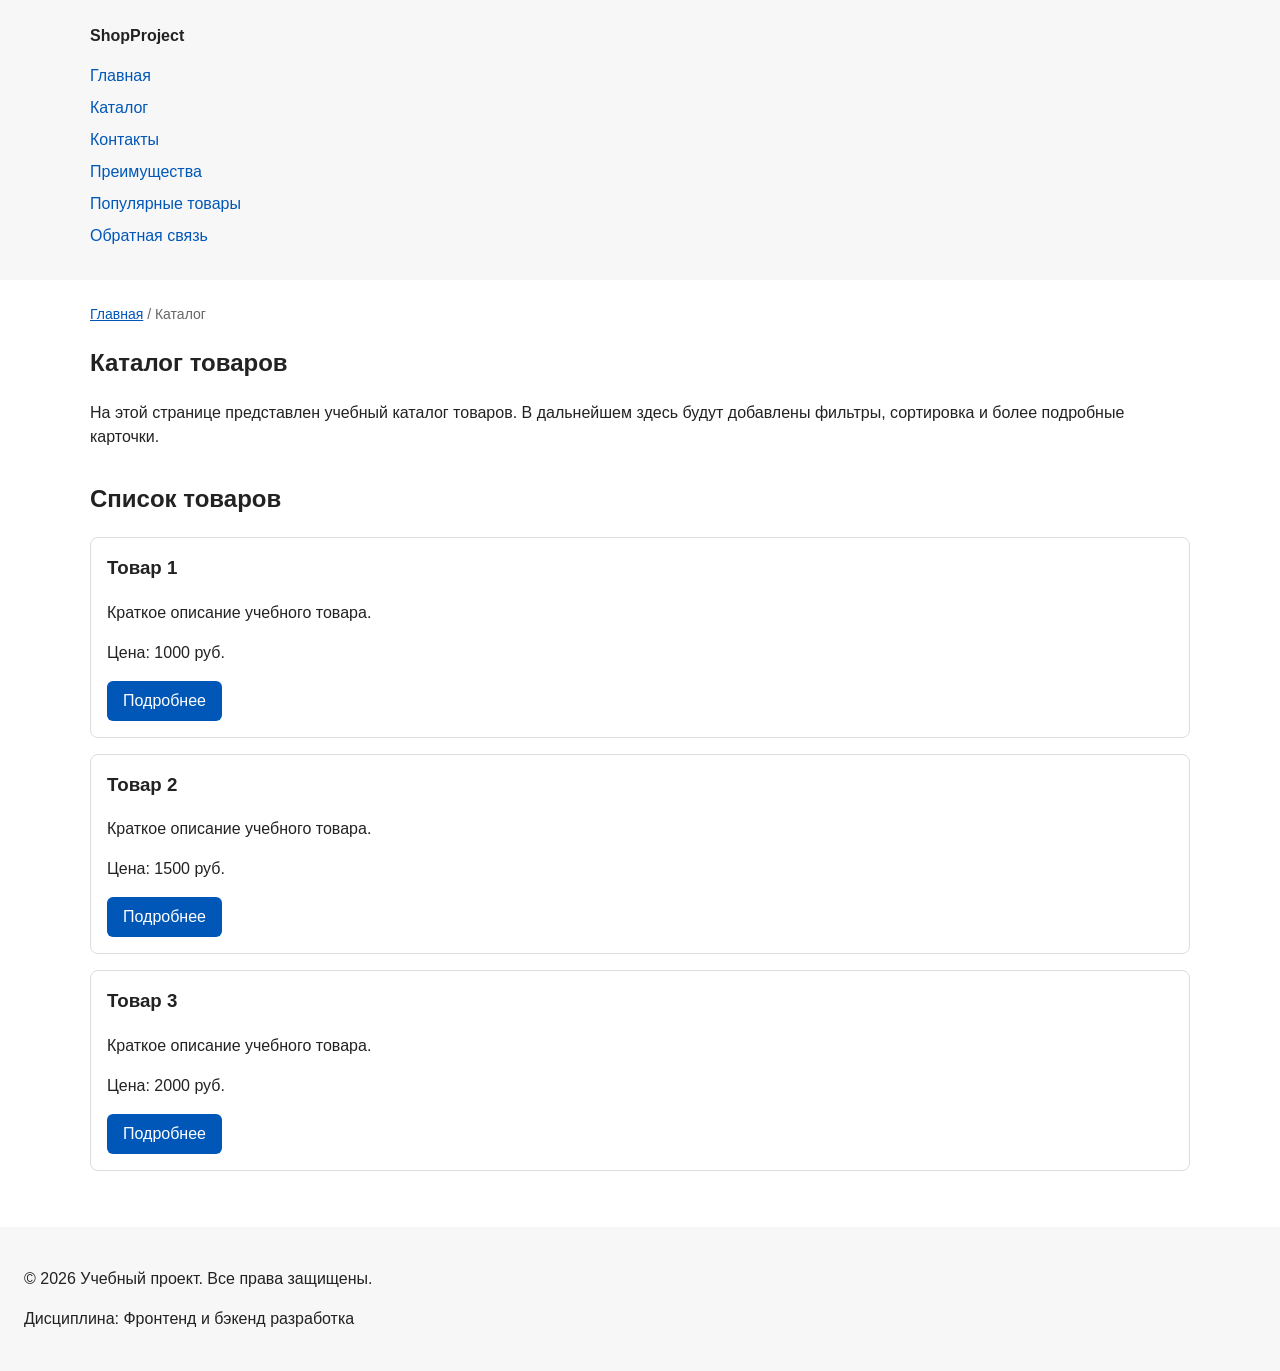
==== catalog.html @ cfbf308a "feat: add multi-page structure navigation and anchors" ====
<!DOCTYPE html>
<html lang="ru">
<head>
  <meta charset="UTF-8">
  <meta name="viewport" content="width=device-width, initial-scale=1.0">
  <meta name="description" content="Каталог товаров учебного интернет-магазина.">
  <title>Каталог товаров – Учебный интернет-магазин</title>
  <link rel="stylesheet" href="css/style.css">
</head>
<body>
  <header>
    <div class="site-header">
      <a class="site-logo" href="index.html">ShopProject</a>
      <nav class="site-nav" aria-label="Основная навигация">
        <ul class="site-nav__list">
          <li><a href="index.html">Главная</a></li>
          <li><a href="catalog.html">Каталог</a></li>
          <li><a href="contacts.html">Контакты</a></li>
          <li><a href="index.html#advantages">Преимущества</a></li>
          <li><a href="index.html#popular">Популярные товары</a></li>
          <li><a href="index.html#contacts">Обратная связь</a></li>
        </ul>
      </nav>
    </div>
  </header>

  <main>
    <nav class="breadcrumbs" aria-label="Хлебные крошки">
      <a href="index.html">Главная</a>
      <span>Каталог</span>
    </nav>

    <section class="section">
      <h1>Каталог товаров</h1>
      <p>
        На этой странице представлен учебный каталог товаров.
        В дальнейшем здесь будут добавлены фильтры, сортировка и более подробные карточки.
      </p>
    </section>

    <section class="section">
      <h2>Список товаров</h2>

      <article class="product-card">
        <h3>Товар 1</h3>
        <p>Краткое описание учебного товара.</p>
        <p>Цена: 1000 руб.</p>
        <a class="button" href="index.html#popular">Подробнее</a>
      </article>

      <article class="product-card">
        <h3>Товар 2</h3>
        <p>Краткое описание учебного товара.</p>
        <p>Цена: 1500 руб.</p>
        <a class="button" href="index.html#popular">Подробнее</a>
      </article>

      <article class="product-card">
        <h3>Товар 3</h3>
        <p>Краткое описание учебного товара.</p>
        <p>Цена: 2000 руб.</p>
        <a class="button" href="index.html#popular">Подробнее</a>
      </article>
    </section>
  </main>

  <footer>
    <p>&copy; 2026 Учебный проект. Все права защищены.</p>
    <p>Дисциплина: Фронтенд и бэкенд разработка</p>
  </footer>
</body>
</html>
---- css/style.css ----
/* ================== 1. Переменные проекта ================= */

   :root {
    --color-bg: #ffffff;
    --color-text: #222222;
    --color-muted: #666666;
    --color-primary: #0057b8;
    --color-primary-dark: #003f86;
    --color-border: #dddddd;
    --color-surface: #f7f7f7;
    --color-surface-accent: #eef5ff;
    --color-danger: #b00020;
    --color-success: #168a2f;
    --color-success-bg: #eefaf0;
    --color-white: #ffffff;
  
    --space-xs: 4px;
    --space-sm: 8px;
    --space-md: 16px;
    --space-lg: 24px;
    --space-xl: 32px;
  
    --radius-sm: 6px;
    --radius-md: 8px;
    --radius-lg: 12px;
  
    --container-width: 1100px;
  }
  
/* ================== 2. Базовые стили ================= */
  
  * { box-sizing: border-box; }

  html { scroll-behavior: smooth; }

  :target {
    outline: 2px dashed var(--color-primary);
    outline-offset: 4px;
  }

  body {
    margin: 0;
    font-family: Arial, sans-serif;
    line-height: 1.5;
    color: var(--color-text);
    background-color: var(--color-bg);
  }
  
  header,
  main,
  footer {
    padding: var(--space-lg);
  }
  
  header {
    background-color: var(--color-surface);
  }
  
  footer {
    background-color: var(--color-surface);
  }
  
/* ================== 3. Общие элементы интерфейса ================= */
  
  a {
    color: var(--color-primary);
  }
  
  a:hover { color: var(--color-primary-dark); }
  
  a:focus-visible {
    outline: 2px solid var(--color-primary);
    outline-offset: 3px;
  }
  
  .button {
    display: inline-block;
    padding: var(--space-sm) var(--space-md);
    color: var(--color-white);
    background-color: var(--color-primary);
    text-decoration: none;
    border: none;
    border-radius: var(--radius-sm);
    cursor: pointer;
  }
  
  .button:hover { background-color: var(--color-primary-dark); color: var(--color-white); }
  
  .button:focus-visible {
    outline: 2px solid var(--color-primary);
    outline-offset: 3px;
  }
  
  .button:disabled {
    opacity: 0.6;
    cursor: not-allowed;
  }
  
/* ================== 4. Компоненты страницы ================= */
  
  .site-header {
    max-width: var(--container-width);
    margin: 0 auto;
  }
  
  .site-logo {
    font-weight: bold;
    text-decoration: none;
    color: var(--color-text);
  }
  
  .site-nav__list {
    padding: 0;
    margin: var(--space-md) 0 0;
    list-style: none;
  }
  
  .site-nav__list li { margin-bottom: var(--space-sm); }
  
  .site-nav__list a {
    color: var(--color-primary);
    text-decoration: none;
  }
  
  .site-nav__list a:hover { text-decoration: underline; }
  
  .hero {
    max-width: var(--container-width);
    margin: 0 auto var(--space-xl);
    padding: var(--space-xl) var(--space-lg);
    background-color: var(--color-surface-accent);
    border-radius: var(--radius-lg);
  }
  
  .section {
    max-width: var(--container-width);
    margin: 0 auto var(--space-xl);
  }
  
  .section h2 { margin-top: 0; }
  
  .product-card {
    margin-bottom: var(--space-md);
    padding: var(--space-md);
    border: 1px solid var(--color-border);
    border-radius: var(--radius-md);
    background-color: var(--color-bg);
  }
  
  .product-card:hover { border-color: var(--color-primary); }
  
  .product-card h3 { margin-top: 0; }
  
  .aside-info {
    max-width: var(--container-width);
    margin: 0 auto var(--space-xl);
    padding: var(--space-md);
    border-left: 4px solid var(--color-primary);
    background-color: var(--color-surface);
  }
  
/* ================== 5. Форма и модальное окно ================= */
  
  .order-dialog {
    width: min(100% - 32px, 560px);
    padding: var(--space-lg);
    border: none;
    border-radius: var(--radius-lg);
  }
  
  .order-dialog::backdrop { background-color: rgba(0, 0, 0, 0.5); }
  
  .form-field { margin-bottom: var(--space-md); }
  
  .form-field label {
    display: block;
    margin-bottom: var(--space-xs);
  }
  
  .form-field input,
  .form-field select,
  .form-field textarea {
    width: 100%;
    padding: 10px 12px;
    border: 1px solid var(--color-border);
    border-radius: var(--radius-sm);
    font: inherit;
  }
  
  .form-field input[type="checkbox"] { width: auto; }
  
  .form-field small {
    display: block;
    margin-top: var(--space-xs);
    color: var(--color-muted);
  }
  
  .form-field input:hover,
  .form-field select:hover,
  .form-field textarea:hover {
    border-color: var(--color-primary);
  }
  
  .form-field input:focus-visible,
  .form-field select:focus-visible,
  .form-field textarea:focus-visible,
  .form-actions button:focus-visible {
    outline: 2px solid var(--color-primary);
    outline-offset: 3px;
  }
  
  .form-field input[aria-invalid="true"],
  .form-field select[aria-invalid="true"],
  .form-field textarea[aria-invalid="true"] {
    border-color: var(--color-danger);
  }
  
  .form-actions {
    display: flex;
    gap: var(--space-sm);
    margin-top: var(--space-lg);
  }
  
  .success-message {
    max-width: var(--container-width);
    margin: var(--space-lg) auto;
    padding: var(--space-md);
    border-left: 4px solid var(--color-success);
    background-color: var(--color-success-bg);
  }

/* ================== 6. Breadcrumbs ================= */

.breadcrumbs {
  max-width: var(--container-width);
  margin: 0 auto var(--space-md);
  font-size: 14px;
  color: var(--color-muted);
}

.breadcrumbs a {
  color: var(--color-primary);
}

.breadcrumbs span::before {
  content: " / ";
  color: var(--color-muted);
}
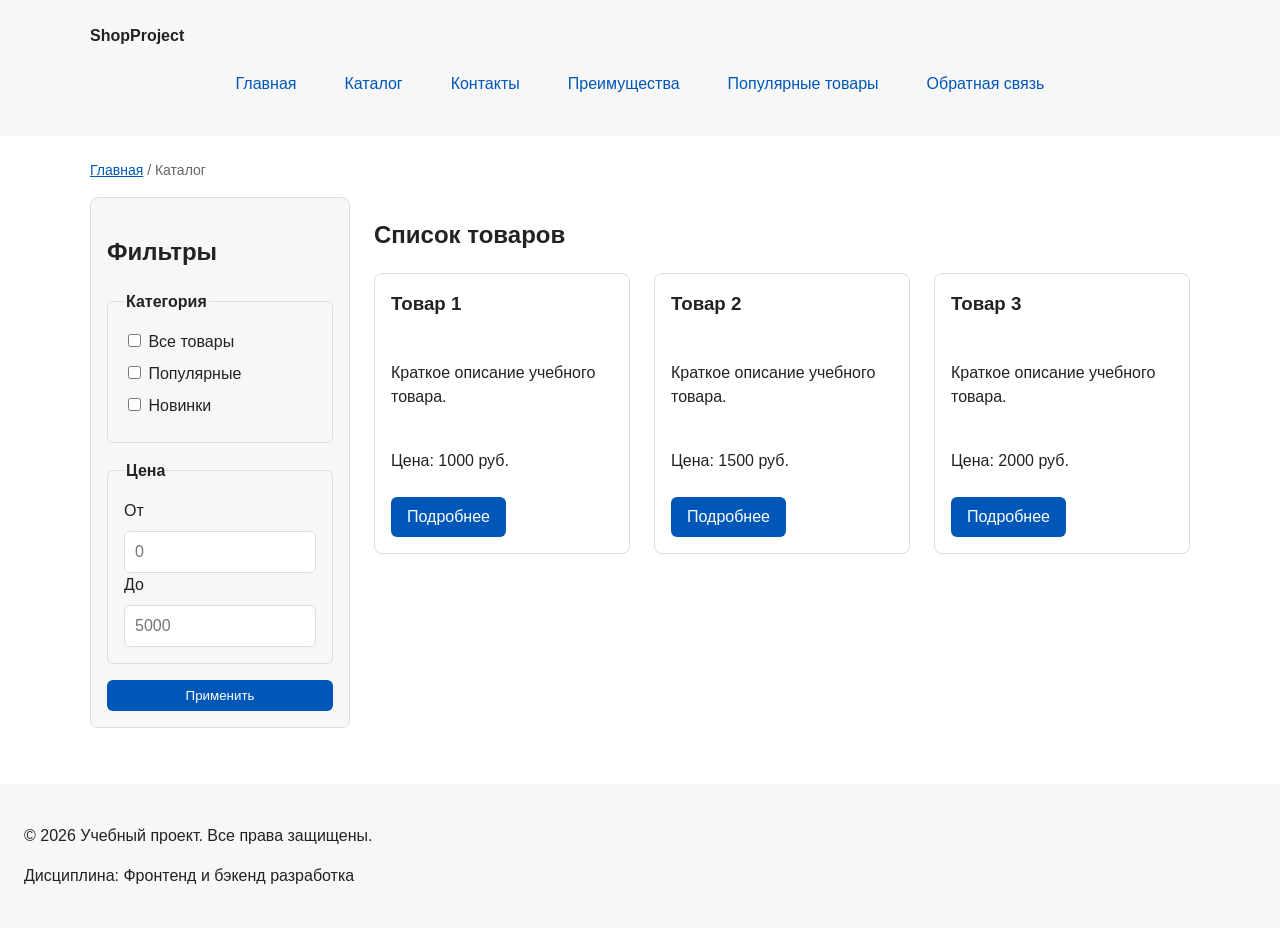
==== commit c7881814: "feat: add flex navigation and grid catalog layout" ====
--- a/catalog.html
+++ b/catalog.html
@@ -30,37 +30,66 @@
       <span>Каталог</span>
     </nav>
 
-    <section class="section">
-      <h1>Каталог товаров</h1>
-      <p>
-        На этой странице представлен учебный каталог товаров.
-        В дальнейшем здесь будут добавлены фильтры, сортировка и более подробные карточки.
-      </p>
-    </section>
-
-    <section class="section">
-      <h2>Список товаров</h2>
-
-      <article class="product-card">
-        <h3>Товар 1</h3>
-        <p>Краткое описание учебного товара.</p>
-        <p>Цена: 1000 руб.</p>
-        <a class="button" href="index.html#popular">Подробнее</a>
-      </article>
-
-      <article class="product-card">
-        <h3>Товар 2</h3>
-        <p>Краткое описание учебного товара.</p>
-        <p>Цена: 1500 руб.</p>
-        <a class="button" href="index.html#popular">Подробнее</a>
-      </article>
-
-      <article class="product-card">
-        <h3>Товар 3</h3>
-        <p>Краткое описание учебного товара.</p>
-        <p>Цена: 2000 руб.</p>
-        <a class="button" href="index.html#popular">Подробнее</a>
-      </article>
+    <section class="catalog-layout">
+      <aside class="catalog-filters">
+        <h2>Фильтры</h2>
+    
+        <form class="filters-form" action="#" method="get">
+          <fieldset>
+            <legend>Категория</legend>
+            <label>
+              <input type="checkbox" name="category" value="all">
+              Все товары
+            </label>
+            <label>
+              <input type="checkbox" name="category" value="popular">
+              Популярные
+            </label>
+            <label>
+              <input type="checkbox" name="category" value="new">
+              Новинки
+            </label>
+          </fieldset>
+    
+          <fieldset>
+            <legend>Цена</legend>
+            <label for="price-from">От</label>
+            <input id="price-from" name="price-from" type="number" min="0" placeholder="0">
+    
+            <label for="price-to">До</label>
+            <input id="price-to" name="price-to" type="number" min="0" placeholder="5000">
+          </fieldset>
+    
+          <button class="button" type="submit">Применить</button>
+        </form>
+      </aside>
+    
+      <section class="catalog-products">
+        <h2>Список товаров</h2>
+    
+        <div class="products-grid">
+          <article class="product-card">
+            <h3>Товар 1</h3>
+            <p>Краткое описание учебного товара.</p>
+            <p>Цена: 1000 руб.</p>
+            <a class="button" href="index.html#popular">Подробнее</a>
+          </article>
+    
+          <article class="product-card">
+            <h3>Товар 2</h3>
+            <p>Краткое описание учебного товара.</p>
+            <p>Цена: 1500 руб.</p>
+            <a class="button" href="index.html#popular">Подробнее</a>
+          </article>
+    
+          <article class="product-card">
+            <h3>Товар 3</h3>
+            <p>Краткое описание учебного товара.</p>
+            <p>Цена: 2000 руб.</p>
+            <a class="button" href="index.html#popular">Подробнее</a>
+          </article>
+        </div>
+      </section>
     </section>
   </main>
 
--- a/css/style.css
+++ b/css/style.css
@@ -110,6 +110,11 @@
   }
   
   .site-nav__list {
+    display: flex;
+    flex-wrap: wrap;
+    justify-content: center;
+    align-items: center;
+    gap: var(--space-md);
     padding: 0;
     margin: var(--space-md) 0 0;
     list-style: none;
@@ -118,11 +123,17 @@
   .site-nav__list li { margin-bottom: var(--space-sm); }
   
   .site-nav__list a {
+    display: inline-block;
+    padding: var(--space-sm) var(--space-md);
     color: var(--color-primary);
     text-decoration: none;
-  }
-  
-  .site-nav__list a:hover { text-decoration: underline; }
+    border-radius: var(--radius-sm);
+  }
+  
+  .site-nav__list a:hover {
+    color: var(--color-white);
+    background-color: var(--color-primary);
+  }
   
   .hero {
     max-width: var(--container-width);
@@ -140,17 +151,78 @@
   .section h2 { margin-top: 0; }
   
   .product-card {
-    margin-bottom: var(--space-md);
+    display: flex;
+    flex-direction: column;
+    gap: var(--space-sm);
     padding: var(--space-md);
     border: 1px solid var(--color-border);
     border-radius: var(--radius-md);
     background-color: var(--color-bg);
   }
+
+  .products-grid {
+    display: grid;
+    grid-template-columns: repeat(3, 1fr);
+    gap: var(--space-lg);
+  }
+
+  .product-card .button {
+    margin-top: auto;
+    align-self: flex-start;
+  }
   
   .product-card:hover { border-color: var(--color-primary); }
   
   .product-card h3 { margin-top: 0; }
-  
+
+  .catalog-layout {
+    max-width: var(--container-width);
+    margin: 0 auto var(--space-xl);
+    display: grid;
+    grid-template-columns: 260px 1fr;
+    grid-template-areas: "filters products";
+    gap: var(--space-lg);
+  }
+
+  .catalog-filters {
+    grid-area: filters;
+    padding: var(--space-md);
+    border: 1px solid var(--color-border);
+    border-radius: var(--radius-md);
+    background-color: var(--color-surface);
+  }
+
+  .catalog-products { grid-area: products; }
+
+  .filters-form {
+    display: grid;
+    gap: var(--space-md);
+  }
+  
+  .filters-form fieldset {
+    margin: 0;
+    padding: var(--space-md);
+    border: 1px solid var(--color-border);
+    border-radius: var(--radius-sm);
+  }
+  
+  .filters-form legend {
+    font-weight: 700;
+  }
+  
+  .filters-form label {
+    display: block;
+    margin-bottom: var(--space-sm);
+  }
+  
+  .filters-form input[type="number"] {
+    width: 100%;
+    padding: 8px 10px;
+    border: 1px solid var(--color-border);
+    border-radius: var(--radius-sm);
+    font: inherit;
+  }
+
   .aside-info {
     max-width: var(--container-width);
     margin: 0 auto var(--space-xl);
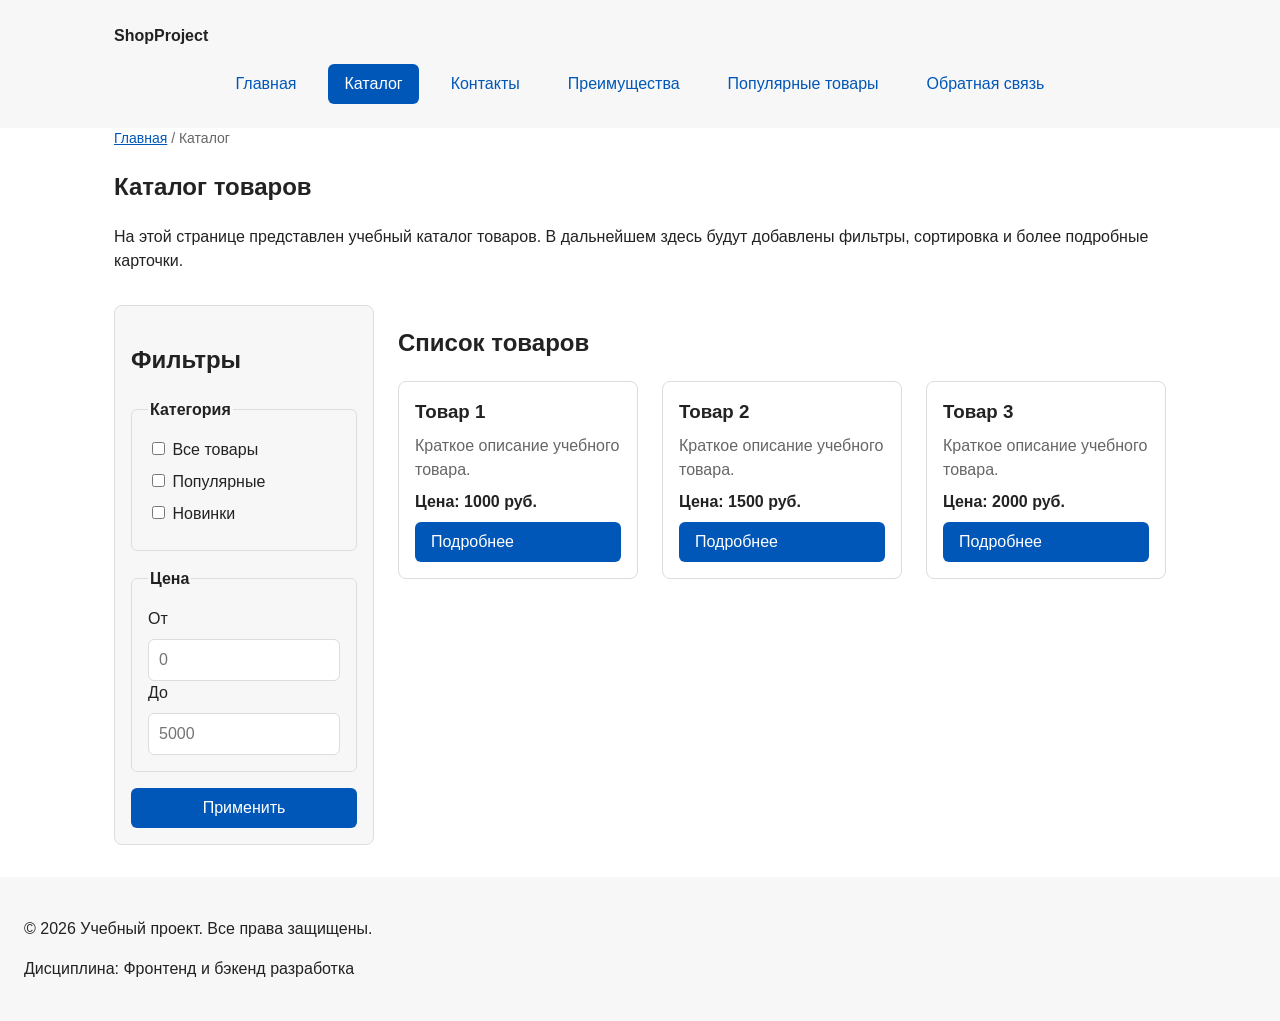
==== commit 80a6acdc: "refactor: apply BEM naming to CSS classes" ====
--- a/catalog.html
+++ b/catalog.html
@@ -8,17 +8,29 @@
   <link rel="stylesheet" href="css/style.css">
 </head>
 <body>
-  <header>
-    <div class="site-header">
-      <a class="site-logo" href="index.html">ShopProject</a>
+  <header class="site-header">
+    <div class="site-header__inner">
+      <a class="site-header__logo" href="index.html">ShopProject</a>
       <nav class="site-nav" aria-label="Основная навигация">
         <ul class="site-nav__list">
-          <li><a href="index.html">Главная</a></li>
-          <li><a href="catalog.html">Каталог</a></li>
-          <li><a href="contacts.html">Контакты</a></li>
-          <li><a href="index.html#advantages">Преимущества</a></li>
-          <li><a href="index.html#popular">Популярные товары</a></li>
-          <li><a href="index.html#contacts">Обратная связь</a></li>
+          <li class="site-nav__item">
+            <a class="site-nav__link" href="index.html">Главная</a>
+          </li>
+          <li class="site-nav__item">
+            <a class="site-nav__link site-nav__link--active" href="catalog.html">Каталог</a>
+          </li>
+          <li class="site-nav__item">
+            <a class="site-nav__link" href="contacts.html">Контакты</a>
+          </li>
+          <li class="site-nav__item">
+            <a class="site-nav__link" href="index.html#advantages">Преимущества</a>
+          </li>
+          <li class="site-nav__item">
+            <a class="site-nav__link" href="index.html#popular">Популярные товары</a>
+          </li>
+          <li class="site-nav__item">
+            <a class="site-nav__link" href="index.html#contacts">Обратная связь</a>
+          </li>
         </ul>
       </nav>
     </div>
@@ -26,14 +38,22 @@
 
   <main>
     <nav class="breadcrumbs" aria-label="Хлебные крошки">
-      <a href="index.html">Главная</a>
-      <span>Каталог</span>
+      <a class="breadcrumbs__link" href="index.html">Главная</a>
+      <span class="breadcrumbs__current">Каталог</span>
     </nav>
+
+    <section class="section">
+      <h1>Каталог товаров</h1>
+      <p>
+        На этой странице представлен учебный каталог товаров.
+        В дальнейшем здесь будут добавлены фильтры, сортировка и более подробные карточки.
+      </p>
+    </section>
 
     <section class="catalog-layout">
       <aside class="catalog-filters">
         <h2>Фильтры</h2>
-    
+
         <form class="filters-form" action="#" method="get">
           <fieldset>
             <legend>Категория</legend>
@@ -50,50 +70,50 @@
               Новинки
             </label>
           </fieldset>
-    
+
           <fieldset>
             <legend>Цена</legend>
             <label for="price-from">От</label>
             <input id="price-from" name="price-from" type="number" min="0" placeholder="0">
-    
+
             <label for="price-to">До</label>
             <input id="price-to" name="price-to" type="number" min="0" placeholder="5000">
           </fieldset>
-    
-          <button class="button" type="submit">Применить</button>
+
+          <button class="button button--primary" type="submit">Применить</button>
         </form>
       </aside>
-    
+
       <section class="catalog-products">
         <h2>Список товаров</h2>
-    
+
         <div class="products-grid">
           <article class="product-card">
-            <h3>Товар 1</h3>
-            <p>Краткое описание учебного товара.</p>
-            <p>Цена: 1000 руб.</p>
-            <a class="button" href="index.html#popular">Подробнее</a>
+            <h3 class="product-card__title">Товар 1</h3>
+            <p class="product-card__description">Краткое описание учебного товара.</p>
+            <p class="product-card__price">Цена: 1000 руб.</p>
+            <a class="button button--primary" href="index.html#popular">Подробнее</a>
           </article>
-    
+
           <article class="product-card">
-            <h3>Товар 2</h3>
-            <p>Краткое описание учебного товара.</p>
-            <p>Цена: 1500 руб.</p>
-            <a class="button" href="index.html#popular">Подробнее</a>
+            <h3 class="product-card__title">Товар 2</h3>
+            <p class="product-card__description">Краткое описание учебного товара.</p>
+            <p class="product-card__price">Цена: 1500 руб.</p>
+            <a class="button button--primary" href="index.html#popular">Подробнее</a>
           </article>
-    
+
           <article class="product-card">
-            <h3>Товар 3</h3>
-            <p>Краткое описание учебного товара.</p>
-            <p>Цена: 2000 руб.</p>
-            <a class="button" href="index.html#popular">Подробнее</a>
+            <h3 class="product-card__title">Товар 3</h3>
+            <p class="product-card__description">Краткое описание учебного товара.</p>
+            <p class="product-card__price">Цена: 2000 руб.</p>
+            <a class="button button--primary" href="index.html#popular">Подробнее</a>
           </article>
         </div>
       </section>
     </section>
   </main>
 
-  <footer>
+  <footer class="site-footer">
     <p>&copy; 2026 Учебный проект. Все права защищены.</p>
     <p>Дисциплина: Фронтенд и бэкенд разработка</p>
   </footer>
--- a/css/style.css
+++ b/css/style.css
@@ -1,4 +1,4 @@
-/* ================== 1. Переменные проекта ================= */
+/* ======================= 1. Переменные проекта ======================= */
 
    :root {
     --color-bg: #ffffff;
@@ -27,17 +27,16 @@
     --container-width: 1100px;
   }
   
-/* ================== 2. Базовые стили ================= */
-  
-  * { box-sizing: border-box; }
-
-  html { scroll-behavior: smooth; }
-
-  :target {
-    outline: 2px dashed var(--color-primary);
-    outline-offset: 4px;
-  }
-
+/* ======================= 2. Базовые стили ======================= */
+  
+  * {
+    box-sizing: border-box;
+  }
+  
+  html {
+    scroll-behavior: smooth;
+  }
+  
   body {
     margin: 0;
     font-family: Arial, sans-serif;
@@ -46,68 +45,89 @@
     background-color: var(--color-bg);
   }
   
-  header,
-  main,
-  footer {
-    padding: var(--space-lg);
-  }
-  
-  header {
-    background-color: var(--color-surface);
-  }
-  
-  footer {
-    background-color: var(--color-surface);
-  }
-  
-/* ================== 3. Общие элементы интерфейса ================= */
+  :target {
+    outline: 2px dashed var(--color-primary);
+    outline-offset: 4px;
+  }
+  
+/* ======================= 3. Общие элементы интерфейса ======================= */
   
   a {
     color: var(--color-primary);
   }
   
-  a:hover { color: var(--color-primary-dark); }
+  a:hover {
+    color: var(--color-primary-dark);
+  }
   
   a:focus-visible {
     outline: 2px solid var(--color-primary);
     outline-offset: 3px;
   }
   
+/* ======================= 4. Блок button ======================= */
+  
   .button {
     display: inline-block;
     padding: var(--space-sm) var(--space-md);
+    border: none;
+    border-radius: var(--radius-sm);
+    font: inherit;
+    text-decoration: none;
+    cursor: pointer;
+  }
+  
+  .button--primary {
     color: var(--color-white);
     background-color: var(--color-primary);
-    text-decoration: none;
-    border: none;
-    border-radius: var(--radius-sm);
-    cursor: pointer;
-  }
-  
-  .button:hover { background-color: var(--color-primary-dark); color: var(--color-white); }
+  }
+  
+  .button--primary:hover {
+    color: var(--color-white);
+    background-color: var(--color-primary-dark);
+  }
+  
+  .button--secondary {
+    color: var(--color-primary);
+    background-color: transparent;
+    border: 1px solid var(--color-primary);
+  }
+  
+  .button--secondary:hover {
+    color: var(--color-white);
+    background-color: var(--color-primary);
+  }
   
   .button:focus-visible {
     outline: 2px solid var(--color-primary);
     outline-offset: 3px;
   }
   
-  .button:disabled {
+  .button:disabled,
+  .button--disabled {
     opacity: 0.6;
     cursor: not-allowed;
   }
   
-/* ================== 4. Компоненты страницы ================= */
+/* ======================= 5. Блок site-header ======================= */
   
   .site-header {
+    background-color: var(--color-surface);
+  }
+  
+  .site-header__inner {
     max-width: var(--container-width);
     margin: 0 auto;
-  }
-  
-  .site-logo {
-    font-weight: bold;
+    padding: var(--space-lg);
+  }
+  
+  .site-header__logo {
+    font-weight: 700;
+    color: var(--color-text);
     text-decoration: none;
-    color: var(--color-text);
-  }
+  }
+  
+/* ======================= 6. Блок site-nav ======================= */
   
   .site-nav__list {
     display: flex;
@@ -120,9 +140,7 @@
     list-style: none;
   }
   
-  .site-nav__list li { margin-bottom: var(--space-sm); }
-  
-  .site-nav__list a {
+  .site-nav__link {
     display: inline-block;
     padding: var(--space-sm) var(--space-md);
     color: var(--color-primary);
@@ -130,10 +148,41 @@
     border-radius: var(--radius-sm);
   }
   
-  .site-nav__list a:hover {
+  .site-nav__link:hover {
     color: var(--color-white);
     background-color: var(--color-primary);
   }
+  
+  .site-nav__link:focus-visible {
+    outline: 2px solid var(--color-primary);
+    outline-offset: 3px;
+  }
+  
+  .site-nav__link--active {
+    color: var(--color-white);
+    background-color: var(--color-primary);
+  }
+  
+/* ======================= 7. Блок breadcrumbs ======================= */
+  
+  .breadcrumbs {
+    max-width: var(--container-width);
+    margin: 0 auto var(--space-md);
+    padding: 0 var(--space-lg);
+    font-size: 14px;
+    color: var(--color-muted);
+  }
+  
+  .breadcrumbs__link {
+    color: var(--color-primary);
+  }
+  
+  .breadcrumbs__current::before {
+    content: " / ";
+    color: var(--color-muted);
+  }
+  
+/* ======================= 8. Блок hero ======================= */
   
   .hero {
     max-width: var(--container-width);
@@ -143,12 +192,27 @@
     border-radius: var(--radius-lg);
   }
   
+/* ======================= 9. Блок section ======================= */
+  
   .section {
     max-width: var(--container-width);
     margin: 0 auto var(--space-xl);
-  }
-  
-  .section h2 { margin-top: 0; }
+    padding: 0 var(--space-lg);
+  }
+  
+  .section h2 {
+    margin-top: 0;
+  }
+  
+/* ======================= 10. Блок products-grid ======================= */
+  
+  .products-grid {
+    display: grid;
+    grid-template-columns: repeat(3, 1fr);
+    gap: var(--space-lg);
+  }
+  
+/* ======================= 11. Блок product-card ======================= */
   
   .product-card {
     display: flex;
@@ -159,31 +223,160 @@
     border-radius: var(--radius-md);
     background-color: var(--color-bg);
   }
-
-  .products-grid {
-    display: grid;
-    grid-template-columns: repeat(3, 1fr);
-    gap: var(--space-lg);
-  }
-
-  .product-card .button {
+  
+  .product-card:hover {
+    border-color: var(--color-primary);
+  }
+  
+  .product-card--featured {
+    border-color: var(--color-primary);
+  }
+  
+  .product-card--discount {
+    border-color: var(--color-danger);
+  }
+  
+  .product-card__title {
+    margin: 0;
+    color: var(--color-text);
+  }
+  
+  .product-card__description {
+    margin: 0;
+    color: var(--color-muted);
+  }
+  
+  .product-card__price {
+    margin: 0;
+    font-weight: 700;
+  }
+  
+  .product-card--discount .product-card__price {
+    color: var(--color-danger);
+  }
+  
+  .product-card__button {
     margin-top: auto;
     align-self: flex-start;
   }
   
-  .product-card:hover { border-color: var(--color-primary); }
-  
-  .product-card h3 { margin-top: 0; }
-
+/* ======================= 12. Блок aside-info ======================= */
+  
+  .aside-info {
+    max-width: var(--container-width);
+    margin: 0 auto var(--space-xl);
+    padding: var(--space-md) var(--space-lg);
+    border-left: 4px solid var(--color-primary);
+    background-color: var(--color-surface);
+  }
+  
+/* ======================= 13. Блок site-footer ======================= */
+  
+  .site-footer {
+    padding: var(--space-lg);
+    background-color: var(--color-surface);
+  }
+  
+/* ======================= 14. Блок order-dialog ======================= */
+  
+  .order-dialog {
+    width: min(100% - 32px, 560px);
+    padding: var(--space-lg);
+    border: none;
+    border-radius: var(--radius-lg);
+  }
+  
+  .order-dialog::backdrop {
+    background-color: rgba(0, 0, 0, 0.5);
+  }
+  
+  .order-dialog__title {
+    margin-top: 0;
+  }
+  
+/* ======================= 15. Блок order-form ======================= */
+  
+  .order-form__field {
+    margin-bottom: var(--space-md);
+  }
+  
+  .order-form__label {
+    display: block;
+    margin-bottom: var(--space-xs);
+  }
+  
+  .order-form__input,
+  .order-form__select,
+  .order-form__textarea {
+    width: 100%;
+    padding: 10px 12px;
+    border: 1px solid var(--color-border);
+    border-radius: var(--radius-sm);
+    font: inherit;
+  }
+  
+  .order-form__input[type="checkbox"] {
+    width: auto;
+  }
+  
+  .order-form__input:hover,
+  .order-form__select:hover,
+  .order-form__textarea:hover {
+    border-color: var(--color-primary);
+  }
+  
+  .order-form__input:focus-visible,
+  .order-form__select:focus-visible,
+  .order-form__textarea:focus-visible {
+    outline: 2px solid var(--color-primary);
+    outline-offset: 3px;
+  }
+  
+  .order-form__input[aria-invalid="true"],
+  .order-form__select[aria-invalid="true"],
+  .order-form__textarea[aria-invalid="true"] {
+    border-color: var(--color-danger);
+  }
+  
+  .order-form__hint {
+    display: block;
+    margin-top: var(--space-xs);
+    color: var(--color-muted);
+  }
+  
+  .order-form__actions {
+    display: flex;
+    gap: var(--space-md);
+    margin-top: var(--space-lg);
+  }
+  
+  .order-form__actions .button:focus-visible {
+    outline: 2px solid var(--color-primary);
+    outline-offset: 3px;
+  }
+  
+/* ======================= 16. Блок success-message ======================= */
+  
+  .success-message {
+    max-width: var(--container-width);
+    margin: var(--space-lg) auto;
+    padding: var(--space-md);
+    border-left: 4px solid var(--color-success);
+    background-color: var(--color-success-bg);
+  }
+  
+/* ======================= 17. Блок catalog-layout ======================= */
+  
   .catalog-layout {
     max-width: var(--container-width);
     margin: 0 auto var(--space-xl);
+    padding: 0 var(--space-lg);
     display: grid;
     grid-template-columns: 260px 1fr;
     grid-template-areas: "filters products";
     gap: var(--space-lg);
   }
-
+  
   .catalog-filters {
     grid-area: filters;
     padding: var(--space-md);
@@ -191,9 +384,13 @@
     border-radius: var(--radius-md);
     background-color: var(--color-surface);
   }
-
-  .catalog-products { grid-area: products; }
-
+  
+  .catalog-products {
+    grid-area: products;
+  }
+  
+/* ======================= 18. Блок filters-form ======================= */
+  
   .filters-form {
     display: grid;
     gap: var(--space-md);
@@ -221,100 +418,4 @@
     border: 1px solid var(--color-border);
     border-radius: var(--radius-sm);
     font: inherit;
-  }
-
-  .aside-info {
-    max-width: var(--container-width);
-    margin: 0 auto var(--space-xl);
-    padding: var(--space-md);
-    border-left: 4px solid var(--color-primary);
-    background-color: var(--color-surface);
-  }
-  
-/* ================== 5. Форма и модальное окно ================= */
-  
-  .order-dialog {
-    width: min(100% - 32px, 560px);
-    padding: var(--space-lg);
-    border: none;
-    border-radius: var(--radius-lg);
-  }
-  
-  .order-dialog::backdrop { background-color: rgba(0, 0, 0, 0.5); }
-  
-  .form-field { margin-bottom: var(--space-md); }
-  
-  .form-field label {
-    display: block;
-    margin-bottom: var(--space-xs);
-  }
-  
-  .form-field input,
-  .form-field select,
-  .form-field textarea {
-    width: 100%;
-    padding: 10px 12px;
-    border: 1px solid var(--color-border);
-    border-radius: var(--radius-sm);
-    font: inherit;
-  }
-  
-  .form-field input[type="checkbox"] { width: auto; }
-  
-  .form-field small {
-    display: block;
-    margin-top: var(--space-xs);
-    color: var(--color-muted);
-  }
-  
-  .form-field input:hover,
-  .form-field select:hover,
-  .form-field textarea:hover {
-    border-color: var(--color-primary);
-  }
-  
-  .form-field input:focus-visible,
-  .form-field select:focus-visible,
-  .form-field textarea:focus-visible,
-  .form-actions button:focus-visible {
-    outline: 2px solid var(--color-primary);
-    outline-offset: 3px;
-  }
-  
-  .form-field input[aria-invalid="true"],
-  .form-field select[aria-invalid="true"],
-  .form-field textarea[aria-invalid="true"] {
-    border-color: var(--color-danger);
-  }
-  
-  .form-actions {
-    display: flex;
-    gap: var(--space-sm);
-    margin-top: var(--space-lg);
-  }
-  
-  .success-message {
-    max-width: var(--container-width);
-    margin: var(--space-lg) auto;
-    padding: var(--space-md);
-    border-left: 4px solid var(--color-success);
-    background-color: var(--color-success-bg);
-  }
-
-/* ================== 6. Breadcrumbs ================= */
-
-.breadcrumbs {
-  max-width: var(--container-width);
-  margin: 0 auto var(--space-md);
-  font-size: 14px;
-  color: var(--color-muted);
-}
-
-.breadcrumbs a {
-  color: var(--color-primary);
-}
-
-.breadcrumbs span::before {
-  content: " / ";
-  color: var(--color-muted);
-}+  }
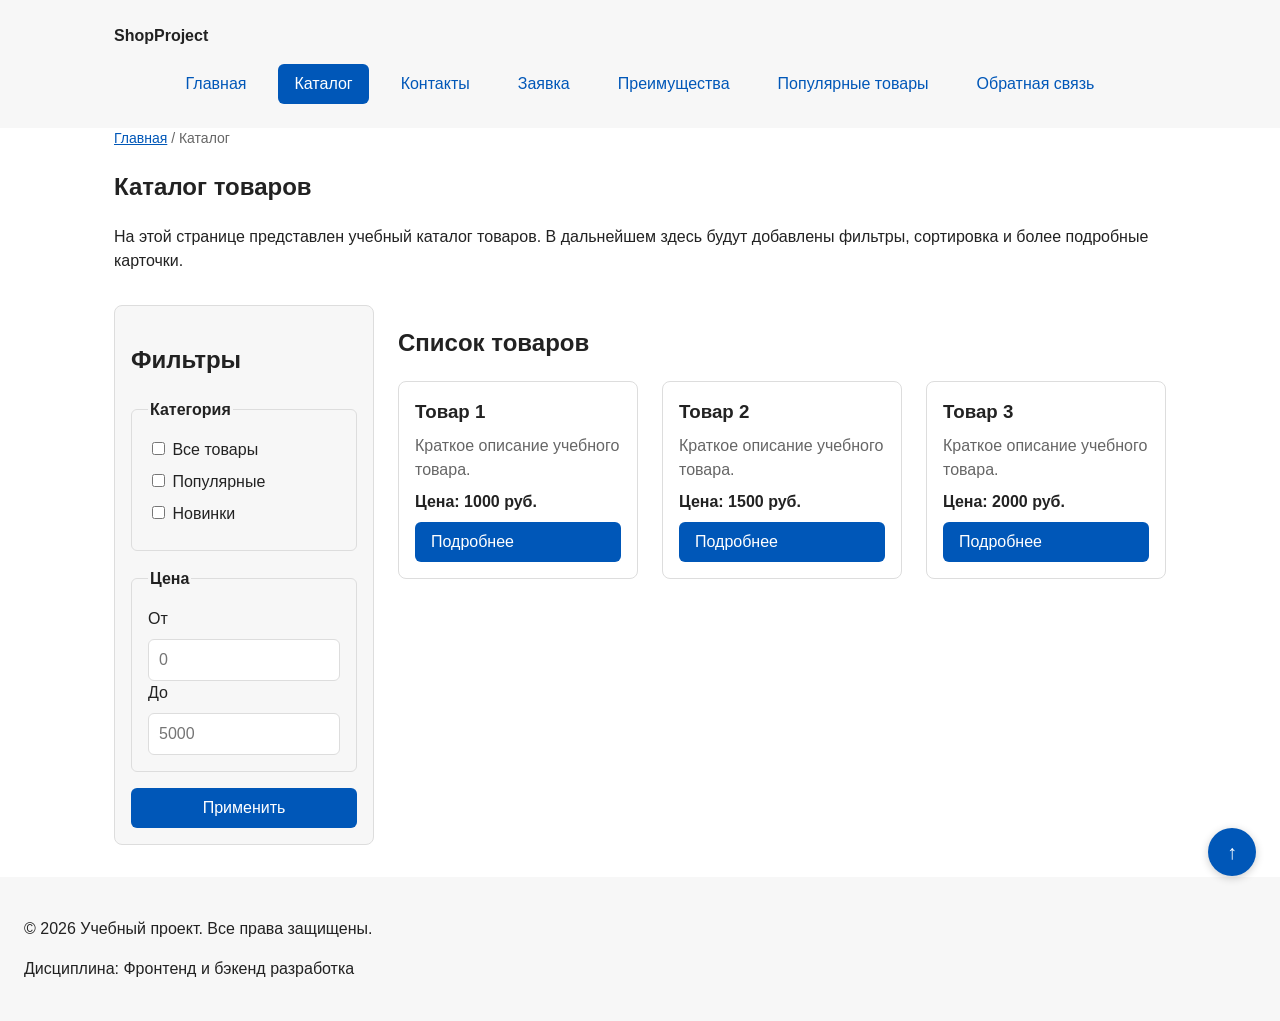
==== commit ef432d5e: "fix: prepare HTML CSS project for submission" ====
--- a/catalog.html
+++ b/catalog.html
@@ -6,6 +6,7 @@
   <meta name="description" content="Каталог товаров учебного интернет-магазина.">
   <title>Каталог товаров – Учебный интернет-магазин</title>
   <link rel="stylesheet" href="css/style.css">
+  <script src="js/main.js" defer></script>
 </head>
 <body>
   <header class="site-header">
@@ -21,6 +22,9 @@
           </li>
           <li class="site-nav__item">
             <a class="site-nav__link" href="contacts.html">Контакты</a>
+          </li>
+          <li class="site-nav__item">
+            <a class="site-nav__link" href="order.html">Заявка</a>
           </li>
           <li class="site-nav__item">
             <a class="site-nav__link" href="index.html#advantages">Преимущества</a>
@@ -92,21 +96,21 @@
             <h3 class="product-card__title">Товар 1</h3>
             <p class="product-card__description">Краткое описание учебного товара.</p>
             <p class="product-card__price">Цена: 1000 руб.</p>
-            <a class="button button--primary" href="index.html#popular">Подробнее</a>
+            <a class="button button--primary" href="product.html">Подробнее</a>
           </article>
 
           <article class="product-card">
             <h3 class="product-card__title">Товар 2</h3>
             <p class="product-card__description">Краткое описание учебного товара.</p>
             <p class="product-card__price">Цена: 1500 руб.</p>
-            <a class="button button--primary" href="index.html#popular">Подробнее</a>
+            <a class="button button--primary" href="product.html">Подробнее</a>
           </article>
 
           <article class="product-card">
             <h3 class="product-card__title">Товар 3</h3>
             <p class="product-card__description">Краткое описание учебного товара.</p>
             <p class="product-card__price">Цена: 2000 руб.</p>
-            <a class="button button--primary" href="index.html#popular">Подробнее</a>
+            <a class="button button--primary" href="product.html">Подробнее</a>
           </article>
         </div>
       </section>
@@ -117,5 +121,7 @@
     <p>&copy; 2026 Учебный проект. Все права защищены.</p>
     <p>Дисциплина: Фронтенд и бэкенд разработка</p>
   </footer>
+
+  <button class="to-top" type="button" id="to-top" aria-label="Наверх">↑</button>
 </body>
 </html>
--- a/css/style.css
+++ b/css/style.css
@@ -186,7 +186,7 @@
   
   .hero {
     max-width: var(--container-width);
-    margin: 0 auto var(--space-xl);
+    margin: 30px auto var(--space-xl);
     padding: var(--space-xl) var(--space-lg);
     background-color: var(--color-surface-accent);
     border-radius: var(--radius-lg);
@@ -418,4 +418,111 @@
     border: 1px solid var(--color-border);
     border-radius: var(--radius-sm);
     font: inherit;
+  }
+
+/* ======================= 19. Позиционирование: бейджи в карточках ======================= */
+
+   .product-card {
+    position: relative;
+  }
+  
+  .product-card__badge {
+    position: absolute;
+    top: var(--space-sm);
+    right: var(--space-sm);
+    padding: 4px 8px;
+    color: var(--color-white);
+    background-color: var(--color-danger);
+    border-radius: var(--radius-sm);
+    font-size: 12px;
+    font-weight: 700;
+    z-index: 1;
+  }
+  
+  .product-card--discount .product-card__badge {
+    background-color: var(--color-danger);
+  }
+  
+  /* ======================= 20. Модификатор: одиночная карточка товара ======================= */
+  
+  .product-card--single {
+    max-width: 720px;
+    margin: 0 auto;
+  }
+  
+  /* ======================= 21. Таблица характеристик ======================= */
+  
+  .product-table {
+    width: 100%;
+    max-width: 720px;
+    margin: 0 auto;
+    border-collapse: collapse;
+    background-color: var(--color-bg);
+  }
+  
+  .product-table caption {
+    caption-side: top;
+    margin-bottom: var(--space-md);
+    font-weight: 700;
+    text-align: left;
+  }
+  
+  .product-table th,
+  .product-table td {
+    padding: var(--space-sm) var(--space-md);
+    border: 1px solid var(--color-border);
+    text-align: left;
+  }
+  
+  .product-table th {
+    background-color: var(--color-surface);
+    font-weight: 700;
+  }
+  
+  /* ======================= 22. Форма на отдельной странице ======================= */
+  
+  .order-form--page {
+    max-width: 560px;
+    margin: 0 auto;
+    padding: var(--space-lg);
+    border: 1px solid var(--color-border);
+    border-radius: var(--radius-md);
+    background-color: var(--color-bg);
+  }
+  
+  /* ======================= 23. Sticky-навигация ======================= */
+  
+  .site-header {
+    position: sticky;
+    top: 0;
+    z-index: 10;
+  }
+  
+  /* ======================= 24. Кнопка «Наверх» (fixed) ======================= */
+  
+  .to-top {
+    position: fixed;
+    right: var(--space-lg);
+    bottom: var(--space-lg);
+    z-index: 20;
+    width: 48px;
+    height: 48px;
+    padding: 0;
+    color: var(--color-white);
+    background-color: var(--color-primary);
+    border: none;
+    border-radius: 50%;
+    font-size: 20px;
+    font-weight: 700;
+    cursor: pointer;
+    box-shadow: 0 2px 8px rgba(0, 0, 0, 0.2);
+  }
+  
+  .to-top:hover {
+    background-color: var(--color-primary-dark);
+  }
+  
+  .to-top:focus-visible {
+    outline: 2px solid var(--color-primary);
+    outline-offset: 3px;
   }
